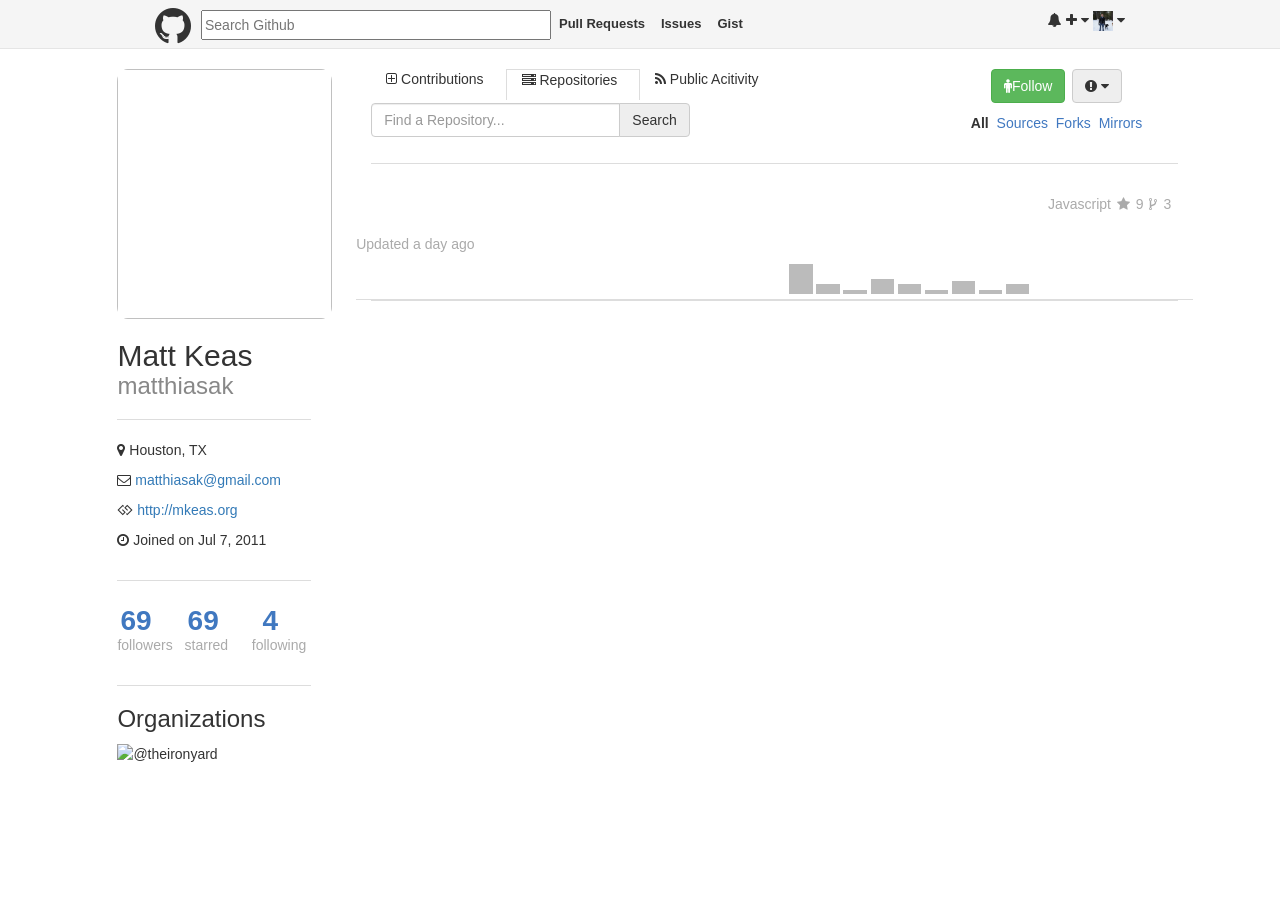
==== index.html @ 79f7b8e4 "initial commit/project finished" ====
<!doctype html>
<html class="no-js" lang="">
    <head>
        <!--*************  META TAGS  ************-->
        <meta charset="utf-8">
        <meta http-equiv="x-ua-compatible" content="ie=edge">
        <title>Github Remake</title>
        <meta name="description" content="">
        <meta name="viewport" content="width=device-width, initial-scale=1">

        <link rel="apple-touch-icon" href="apple-touch-icon.png">

        <!--*************  CSS  ************-->

        <link rel="stylesheet" href="https://maxcdn.bootstrapcdn.com/font-awesome/4.4.0/css/font-awesome.min.css">
        <!--*************  BOOTSTRAP  ************-->
        <link href="https://maxcdn.bootstrapcdn.com/bootstrap/3.3.5/css/bootstrap.min.css" rel="stylesheet" integrity="sha256-MfvZlkHCEqatNoGiOXveE8FIwMzZg4W85qfrfIFBfYc= sha512-dTfge/zgoMYpP7QbHy4gWMEGsbsdZeCXz7irItjcC3sPUFtf0kuFbDz/ixG7ArTxmDjLXDmezHubeNikyKGVyQ==" crossorigin="anonymous">
        <link rel="stylesheet" href="main.css">
    </head>
    <body>
        <!--***************** NAVIGATION *******************-->

        <!--***************** NAVIGATION *******************-->
        <div id="header" class="container-fluid">
            <div class="container-fluid nav_inner">
                <i class="fa fa-github fa-3x"></i>
                <input id="search-input" type="text" placeholder="Search Github" />
                <ul id="nav">
                  <li>
                    <a href="#">Pull Requests</a>
                  </li>
                  <li>
                    <a href="#">Issues</a>
                  </li>
                  <li>
                    <a href="#">Gist</a>
                  </li>
                </ul>
                <ul id="profile">
                    <li>
                        <i class="fa fa-bell"></i>

                    </li>
                    <li>
                        <i class="fa fa-plus"></i>
                        <i class="fa fa-caret-down"></i>
                    </li>
                    <li>
                        <img height="20" src="img/profile_image.jpeg" width="20">
                        <i class="fa fa-caret-down"></i>
                    </li>
                </ul>
            </div>
        </div>


        <!--***************** MAIN CONTENT *******************-->
        <div class="container-fluid main_container">
        <div class="row">


        <!--***************** FIRST COLUMN *******************-->
            <div class="col-xs-12 col-sm-3">
                <div id="col1_section1">
                    <img  id="profile_image">
                    <h2 id="name">Matt Keas</h2>
                    <h3>matthiasak</h3>
                </div>
                <hr class="hr_small">
                <div id="col1_section2">
                    <div>
                    <i class="fa fa-map-marker inline"></i>
                    <p class="inline" id="location">Houston, TX</p>
                    </div>

                    <div>
                    <i class="fa fa-envelope-o inline"></i>
                    <a href="mailto:%6d%61%74%74%68%69%61%73%61%6b@%67%6d%61%69%6c.%63%6f%6d" id="email"><p class="inline">matthiasak@gmail.com</p></a>
                    </div>

                    <div>
                    <i class="fa fa-gg inline"></i>
                    <a href="http://mkeas.org " id="blog"><p class="inline">http://mkeas.org</p></a>
                    </div>

                    <i class="fa fa-clock-o inline"></i>
                    <p class="inline">Joined on Jul 7, 2011</p>
                </div>
                <hr class="hr_small">
                <div id="col1_section3" class="row">
                    <div class="col-xs-3">
                        <p class="blue stats_num">69</p>
                        <p class="stats_type">followers</p>
                    </div>
                    <div class="col-xs-3">
                        <p class="blue stats_num">69</p>
                        <p class="stats_type">starred</p>
                    </div>
                    <div class="col-xs-3">
                        <p class="blue stats_num">4</p>
                        <p class="stats_type">following</p>
                    </div>
                </div>
                <hr class="hr_small">
                <div id="col1_section4">
                    <h3>Organizations</h3>
                    <img alt="@theironyard" class="avatar" height="42" src="https://avatars3.githubusercontent.com/u/2248433?v=3&amp;s=84" width="42">
                </div>
            </div>
        <!--***************** END FIRST COLUMN *******************-->


        <!--***************** SECOND COLUMN *******************-->
            <div class="col-xs-12 col-sm-9 second_column ">
                <div class="row row1 tab"><!-- FIRST ROW -->
                    <div class="col-xs-12 col-sm-2 ">
                        <i class="fa fa-plus-square-o inline"></i>
                        <p class="inline">Contributions</p>
                    </div>
                    <div class="col-xs-12 col-sm-2 tab_repo">
                        <i class="fa fa-server inline"></i>
                        <p class="inline  ">Repositories</p>
                    </div>
                    <div class="col-xs-12 col-sm-2 ">
                        <i class="fa fa-rss inline"></i>
                        <p class="inline">Public Acitivity</p>
                    </div>
                    <div class="col-xs-12 col-sm-3">

                    </div>
                    <div class="col-xs-6 col-sm-3">
                        <button type="button" class="btn btn-success inline"><i class="fa fa-male"></i>Follow</button>


                        <button type="button" class="btn btn-default inline"><i class="fa fa-exclamation-circle"></i> <i class="fa fa-caret-down"></i></button>
                </div><!-- END FIRST ROW -->


                <div class="row"><!-- SECOND ROW -->
                    <div class="col-xs-12 col-sm-5">
                        <div class="input-group">

                            <input type="text" class="form-control" placeholder="Find a Repository...">
                             <span class="input-group-btn">
                                <button class="btn btn-default" type="button">Search</button>
                            </span>
                        </div>
                    </div>

                    <div class="col-xs-12 col-sm-3">

                    </div>

                    <div class="col-xs-12 col-sm-4">
                        <ul class="sources">
                            <strong><li>All</li></strong>
                            <li class="blue">Sources</li>
                            <li class="blue"> Forks</li>
                            <li class="blue">Mirrors</li>
                        </ul>
                    </div>

                </div><!-- END SECOND ROW -->
                <hr>
                <div class="row tab repos"><!-- THIRD ROW -->
                    <div class="row">
                        <div class="col-xs-12 col-sm-6 blue">
                            <h2 id="repo_title"></h2>
                        </div>
                         <div class="col-xs-12 col-sm-3">

                        </div>
                         <div class="col-xs-12 col-sm-3">
                            <ul class="sources sources2">
                                <li class="lightgrey">Javascript</li>


                                <i class="fa fa-star inline lightgrey"></i>
                                <li class="lightgrey inline">9</li>




                                <i class="fa fa-code-fork inline lightgrey"></i>
                                <li class="lightgrey inline"> 3</li>


                            </ul>
                        </div>

                    </div>
                    <p></p>
                    <p class="lightgrey">Updated a day ago</p>
                    <div class="row">
                        <div class="col-sm-6"></div>
                        <div class="col-sm-5">
                            <div class="bar bar1"></div>
                            <div class="bar bar2"></div>
                            <div class="bar bar3"></div>
                            <div class="bar bar4"></div>
                            <div class="bar bar5"></div>
                            <div class="bar bar6"></div>
                            <div class="bar bar7"></div>
                            <div class="bar bar8"></div>
                            <div class="bar bar9"></div>

                        </div>
                        <div class="col-sm-1"></div>
                    </div>
                </div>
                 <!-- <div class="row tab">
                    <div class="row">
                        <div class="col-xs-12 col-sm-6 blue">
                            <h2>universal-utils</h2>
                        </div>
                         <div class="col-xs-12 col-sm-3">

                        </div>
                         <div class="col-xs-12 col-sm-3">
                            <ul class="sources sources2">
                                <li class="lightgrey">Javascript</li>


                                <i class="fa fa-star inline lightgrey"></i>
                                <li class="lightgrey inline">9</li>




                                <i class="fa fa-code-fork inline lightgrey"></i>
                                <li class="lightgrey inline"> 3</li>


                            </ul>
                        </div>

                    </div>
                    <p>Small functional problem-solving, event, state-management, and caching utilities</p>
                    <p class="lightgrey">Updated a day ago</p>
                    <div class="row">
                        <div class="col-sm-6"></div>
                        <div class="col-sm-5">
                            <div class="bar bar1"></div>
                            <div class="bar bar2"></div>
                            <div class="bar bar3"></div>
                            <div class="bar bar4"></div>
                            <div class="bar bar5"></div>
                            <div class="bar bar6"></div>
                            <div class="bar bar7"></div>
                            <div class="bar bar8"></div>
                            <div class="bar bar9"></div>

                        </div>
                        <div class="col-sm-1"></div>
                    </div>
                </div>
                 <div class="row tab"><!-- THIRD ROW -->
                    <!-- <div class="row">
                        <div class="col-xs-12 col-sm-6 blue">
                            <h2>react-resolver</h2>
                        </div>
                         <div class="col-xs-12 col-sm-3">

                        </div>
                         <div class="col-xs-12 col-sm-3">
                            <ul class="sources sources2">
                                <li class="lightgrey">Javascript</li>


                                <i class="fa fa-star inline lightgrey"></i>
                                <li class="lightgrey inline">9</li>




                                <i class="fa fa-code-fork inline lightgrey"></i>
                                <li class="lightgrey inline"> 3</li>


                            </ul>
                        </div>

                    </div>
                    <p>Isomorphic library to recursively lazy-load data for React components</p>
                    <p class="lightgrey">Updated a day ago</p>
                    <div class="row">
                        <div class="col-sm-6"></div>
                        <div class="col-sm-5">
                            <div class="bar bar1"></div>
                            <div class="bar bar2"></div>
                            <div class="bar bar3"></div>
                            <div class="bar bar4"></div>
                            <div class="bar bar5"></div>
                            <div class="bar bar6"></div>
                            <div class="bar bar7"></div>
                            <div class="bar bar8"></div>
                            <div class="bar bar9"></div>

                        </div>
                        <div class="col-sm-1"></div>
                    </div>
                </div> <div class="row tab"><!-- THIRD ROW -->
                    <!-- <div class="row">
                        <div class="col-xs-12 col-sm-6 blue">
                            <h2>babel</h2>
                        </div>
                         <div class="col-xs-12 col-sm-3">

                        </div>
                         <div class="col-xs-12 col-sm-3">
                            <ul class="sources sources2">
                                <li class="lightgrey">Javascript</li>


                                <i class="fa fa-star inline lightgrey"></i>
                                <li class="lightgrey inline">9</li>




                                <i class="fa fa-code-fork inline lightgrey"></i>
                                <li class="lightgrey inline"> 3</li>


                            </ul>
                        </div>

                    </div>
                    <p>Babel is a compiler for writing next generation JavaScript.</p>
                    <p class="lightgrey">Updated a day ago</p>
                    <div class="row">
                        <div class="col-sm-6"></div>
                        <div class="col-sm-5">
                            <div class="bar bar1"></div>
                            <div class="bar bar2"></div>
                            <div class="bar bar3"></div>
                            <div class="bar bar4"></div>
                            <div class="bar bar5"></div>
                            <div class="bar bar6"></div>
                            <div class="bar bar7"></div>
                            <div class="bar bar8"></div>
                            <div class="bar bar9"></div>

                        </div>
                        <div class="col-sm-1"></div>
                    </div>  -->
                <!-- </div> <div class="row tab">
                    <!-- <div class="row">
                        <div class="col-xs-12 col-sm-6 blue">
                            <h2>fullstack-london-oct-2015</h2>
                        </div>
                         <div class="col-xs-12 col-sm-3">

                        </div>
                         <div class="col-xs-12 col-sm-3">
                            <ul class="sources sources2">
                                <li class="lightgrey">Javascript</li>


                                <i class="fa fa-star inline lightgrey"></i>
                                <li class="lightgrey inline">9</li>




                                <i class="fa fa-code-fork inline lightgrey"></i>
                                <li class="lightgrey inline"> 3</li>


                            </ul>
                        </div>

                    </div>
                    <p>Physics Simulations from the Ground Up - my talk at FullStack London 2015 </p>
                    <p class="lightgrey">Updated a day ago</p>
                    <div class="row">
                        <div class="col-sm-6"></div>
                        <div class="col-sm-5">
                            <div class="bar bar1"></div>
                            <div class="bar bar2"></div>
                            <div class="bar bar3"></div>
                            <div class="bar bar4"></div>
                            <div class="bar bar5"></div>
                            <div class="bar bar6"></div>
                            <div class="bar bar7"></div>
                            <div class="bar bar8"></div>
                            <div class="bar bar9"></div>

                        </div>
                        <div class="col-sm-1"></div>
                    </div>
                </div> -->
            </div>

        <!--***************** END SECOND COLUMN *******************-->















        </div><!--MAIN ROW CLOSE-->


        <!--***************** MAIN CONTENT *******************-->




        <script src="https://cdnjs.cloudflare.com/ajax/libs/jquery/3.0.0-alpha1/jquery.min.js"></script>
        <script src='main.js'></script>
    </body>
</html>
---- main.css ----
html {
  box-sizing: border-box;
}
*, *:before, *:after {
  box-sizing: inherit;
}


.main_container{
	margin-left:8%;
	margin-right:8%;
	margin-top: 20px;

}

#profile_image{
	height: 250px;
	width: 90%;
	border-radius: 5%;
}

#col1_section3 div{
	/*display: inline-block;*/
}

.bar{
	width: 7%;
	height: 10px;
	background-color: #bbb;
	display: inline-block;
	margin: none;
	padding: 0px;
}

.bar1{
	height: 30px;
}

.bar2, .bar5, .bar9{
	height: 10px;
}

.bar4{
	height: 15px;
}

.bar3, .bar6, .bar8{
	height: 4px;
}

.bar7{
	height: 13px;
}

hr{
	border-top: 1px solid #ddd;
}





#header {
  background:#f5f5f5;
  border-bottom:1px solid #e5e5e5;
}

#content {
  clear:both;
}

#search-input {
  width:350px;
  height:30px;
  margin-top:10px;
  float:left;
}

#profile {
  float:right;
  list-style:none;
  margin-top: 10px;
}

#profile li {
 display: inline-block;
}

#nav {
  float:left;
  list-style:none;
  font-size:13px;
  padding-left:0;
  margin-top: 10px;
}

#nav li {
  float:left;
  padding:4px 8px;
}

#nav li a {
  color:#333;
  text-decoration:none;
  font-weight:bold;
  line-height:20px;
}

#activity {
  width:70%;
  float:left;
  height:500px;
  background:red;
}
#repositories {
  width:20%;
  float:right;
  height:500px;
  background:blue;
}

.fa-github{
	float: left;
    margin-top: 5px;
    margin-right: 10px;

}

.nav_inner{
	margin: auto 10%;
}

.inline{
	display: inline-block;
}

.blue, .blue_title{
	color: #4078c0;
}

.lightgrey{
	color: #aaa;
}



.stats_num{
	font-size: 2em;
	font-weight: bold;
	text-align: center;
	margin-bottom: -6px;
}

.stats_type{
	color: #aaa;
}

#col1_section1 h3{
	margin-top: -9px;
	font-weight: 400;
	color: #888;
}

.tab{
	border-bottom: 1px solid #ddd;
}

.tab_repo{
	border-top: 1px solid #ddd;
	border-left: 1px solid #ddd;
	border-right: 1px solid #ddd; 
}

.row1{
	margin-bottom: 10px;
}

.btn-default{
	background-color: #eee;
}

.sources{
	list-style: none;
	display: inline-block;
	margin-top: 10px;
}

.sources li{
	display: inline-block;
	margin: auto 2px;
}

.sources2{
	text-align: right;
}

.btn-success{
	margin-right: 3px;
}

.hr_small{
	width: 81%;
    margin-left: 0px;
}
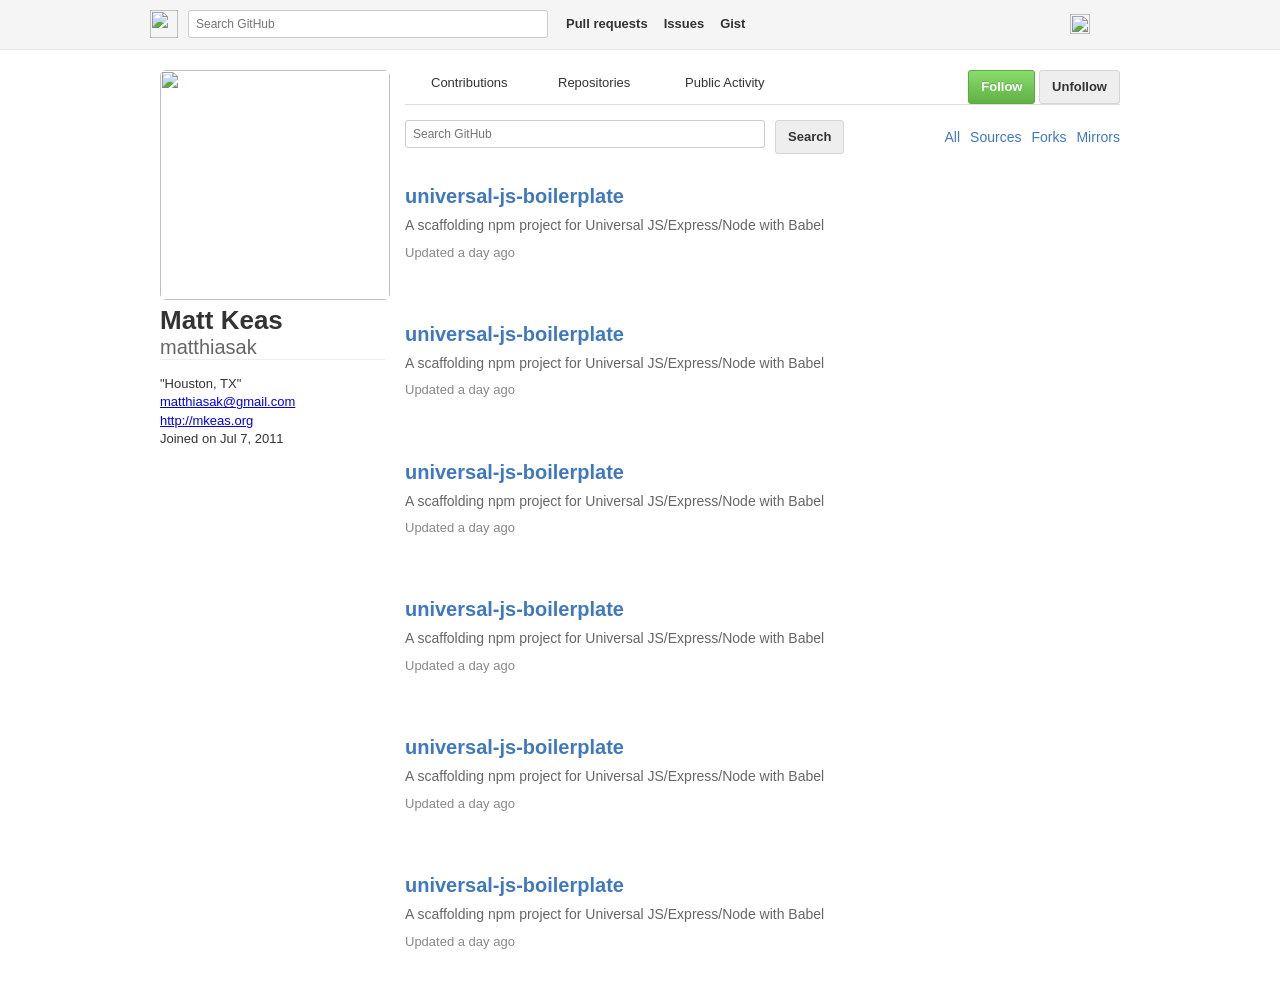
==== commit be8f5b47: "adding hw" ====
--- a/index.html
+++ b/index.html
@@ -1,422 +1,307 @@
 <!doctype html>
-<html class="no-js" lang="">
-    <head>
-        <!--*************  META TAGS  ************-->
-        <meta charset="utf-8">
-        <meta http-equiv="x-ua-compatible" content="ie=edge">
-        <title>Github Remake</title>
-        <meta name="description" content="">
-        <meta name="viewport" content="width=device-width, initial-scale=1">
-
-        <link rel="apple-touch-icon" href="apple-touch-icon.png">
-
-        <!--*************  CSS  ************-->
-
-        <link rel="stylesheet" href="https://maxcdn.bootstrapcdn.com/font-awesome/4.4.0/css/font-awesome.min.css">
-        <!--*************  BOOTSTRAP  ************-->
-        <link href="https://maxcdn.bootstrapcdn.com/bootstrap/3.3.5/css/bootstrap.min.css" rel="stylesheet" integrity="sha256-MfvZlkHCEqatNoGiOXveE8FIwMzZg4W85qfrfIFBfYc= sha512-dTfge/zgoMYpP7QbHy4gWMEGsbsdZeCXz7irItjcC3sPUFtf0kuFbDz/ixG7ArTxmDjLXDmezHubeNikyKGVyQ==" crossorigin="anonymous">
-        <link rel="stylesheet" href="main.css">
-    </head>
-    <body>
-        <!--***************** NAVIGATION *******************-->
-
-        <!--***************** NAVIGATION *******************-->
-        <div id="header" class="container-fluid">
-            <div class="container-fluid nav_inner">
-                <i class="fa fa-github fa-3x"></i>
-                <input id="search-input" type="text" placeholder="Search Github" />
-                <ul id="nav">
-                  <li>
-                    <a href="#">Pull Requests</a>
-                  </li>
-                  <li>
-                    <a href="#">Issues</a>
-                  </li>
-                  <li>
-                    <a href="#">Gist</a>
-                  </li>
-                </ul>
-                <ul id="profile">
-                    <li>
-                        <i class="fa fa-bell"></i>
-
-                    </li>
-                    <li>
-                        <i class="fa fa-plus"></i>
-                        <i class="fa fa-caret-down"></i>
-                    </li>
-                    <li>
-                        <img height="20" src="img/profile_image.jpeg" width="20">
-                        <i class="fa fa-caret-down"></i>
-                    </li>
-                </ul>
-            </div>
+
+<html>
+<head>
+  <title>Github Remake</title>
+  <link rel="stylesheet" href="main.css" />
+  <link rel="stylesheet" href="octicons/octicons.css">
+</head>
+
+<body>
+  <div id="header">
+    <div class="container">
+      <img id="git-icon" src="http://cdn.flaticon.com/png/256/25231.png" />
+      <input class="form-control" id="search-input" type="text" placeholder="Search GitHub" />
+      <ul id ="nav">
+        <li>
+          <a href="#">Pull requests</a>
+        </li>
+        <li>
+          <a href="#">Issues</a>
+        </li>
+        <li>
+          <a href="#">Gist</a>
+        </li>
+      </ul>
+      <ul id="profile">
+        <li>
+          <a href="#"><span class="octicon octicon-bell"></span></a>
+        </li>
+        <li>
+          <a href="#"><span class="octicon octicon-plus"></span></a>
+          <a href="#"><span class="octicon octicon-triangle-down"></span></a>
+        </li>
+        <li>
+          <a href="#"><img height="20" class="left" width="20"
+            src="https://avatars1.githubusercontent.com/u/14831212?v=3&amp;s=40" ></a>
+          <a href="#"><span height="8px" width="8px" class="octicon octicon-triangle-down"></span></a>
+        </li>
+      </ul>
+    </div>
+  </div><!-- end header
+    /
+    /
+    /
+    /
+    /
+    /
+-->
+  <div id="content">
+    <div class="container">
+      <div id="activity" class="column">
+        <img alt="" id="avatar" height="230"
+        src="https://avatars3.githubusercontent.com/u/900775?v=3&amp;s=460" width="230">
+        <h1>Matt Keas</h1>
+        <h2>matthiasak</h2>
+        <ul id="details">
+          <li class="detail-li">
+            <span class="octicon octicon-location"></span>
+            <span id="text-location">"Houston, TX"</span>
+          </li>
+          <li class="detail-li">
+            <span class="octicon octicon-mail"></span>
+            <a href="#">matthiasak@gmail.com</a>
+          </li>
+          <li class="detail-li">
+            <span class="octicon octicon-link"></span>
+            <a href="#">http://mkeas.org</a>
+          </li>
+          <li class="detail-li">
+            <span class="octicon octicon-clock"></span>
+            <span>Joined on Jul 7, 2011</span>
+          </li>
+        </ul><!-- End Details -->
+      </div><!-- Activity -->
+        <!-- REPO list
+        #
+        #
+        #
+        #
+      -->
+      <div id="repositories" class="column">
+        <div class="tabnav">
+          <ul id="tabnav_ul">
+            <li>
+              <a href="#"><span class="octicon octicon-diff-added">
+              </span></a>Contributions
+            </li>
+            <li>
+              <a href="#"><span class="octicon octicon-repo">
+                </span></a>Repositories
+            </li>
+            <li>
+              <a href="#"><span class="octicon octicon-rss">
+                </span></a>Public Activity
+            </li>
+          </ul>
+          <div class="right">
+            <button class="btn btn-primary">
+              <span class="octicon octicon-person">
+              </span>Follow
+            </button>
+            <button class="btn">
+              <span class="octicon octicon-person">
+              </span>Unfollow
+            </button>
+          </div>
+        </div><!-- Tabnav
+          /
+          /
+          /
+          /
+          /
+          /-->
+        <div class="filter">
+
+          <input class="form-control" id="search-input" type="text" placeholder="Search GitHub">
+          <input type="submit" value="Search" class="btn">
+
+          <ul id="repo-links">
+            <li><a href="#">Mirrors</a></li>
+            <li><a href="#">Forks</a></li>
+            <li><a href="#">Sources</a></li>
+            <li><a href="#">All</a></li>
+
         </div>
-
-
-        <!--***************** MAIN CONTENT *******************-->
-        <div class="container-fluid main_container">
-        <div class="row">
-
-
-        <!--***************** FIRST COLUMN *******************-->
-            <div class="col-xs-12 col-sm-3">
-                <div id="col1_section1">
-                    <img  id="profile_image">
-                    <h2 id="name">Matt Keas</h2>
-                    <h3>matthiasak</h3>
-                </div>
-                <hr class="hr_small">
-                <div id="col1_section2">
-                    <div>
-                    <i class="fa fa-map-marker inline"></i>
-                    <p class="inline" id="location">Houston, TX</p>
-                    </div>
-
-                    <div>
-                    <i class="fa fa-envelope-o inline"></i>
-                    <a href="mailto:%6d%61%74%74%68%69%61%73%61%6b@%67%6d%61%69%6c.%63%6f%6d" id="email"><p class="inline">matthiasak@gmail.com</p></a>
-                    </div>
-
-                    <div>
-                    <i class="fa fa-gg inline"></i>
-                    <a href="http://mkeas.org " id="blog"><p class="inline">http://mkeas.org</p></a>
-                    </div>
-
-                    <i class="fa fa-clock-o inline"></i>
-                    <p class="inline">Joined on Jul 7, 2011</p>
-                </div>
-                <hr class="hr_small">
-                <div id="col1_section3" class="row">
-                    <div class="col-xs-3">
-                        <p class="blue stats_num">69</p>
-                        <p class="stats_type">followers</p>
-                    </div>
-                    <div class="col-xs-3">
-                        <p class="blue stats_num">69</p>
-                        <p class="stats_type">starred</p>
-                    </div>
-                    <div class="col-xs-3">
-                        <p class="blue stats_num">4</p>
-                        <p class="stats_type">following</p>
-                    </div>
-                </div>
-                <hr class="hr_small">
-                <div id="col1_section4">
-                    <h3>Organizations</h3>
-                    <img alt="@theironyard" class="avatar" height="42" src="https://avatars3.githubusercontent.com/u/2248433?v=3&amp;s=84" width="42">
-                </div>
-            </div>
-        <!--***************** END FIRST COLUMN *******************-->
-
-
-        <!--***************** SECOND COLUMN *******************-->
-            <div class="col-xs-12 col-sm-9 second_column ">
-                <div class="row row1 tab"><!-- FIRST ROW -->
-                    <div class="col-xs-12 col-sm-2 ">
-                        <i class="fa fa-plus-square-o inline"></i>
-                        <p class="inline">Contributions</p>
-                    </div>
-                    <div class="col-xs-12 col-sm-2 tab_repo">
-                        <i class="fa fa-server inline"></i>
-                        <p class="inline  ">Repositories</p>
-                    </div>
-                    <div class="col-xs-12 col-sm-2 ">
-                        <i class="fa fa-rss inline"></i>
-                        <p class="inline">Public Acitivity</p>
-                    </div>
-                    <div class="col-xs-12 col-sm-3">
-
-                    </div>
-                    <div class="col-xs-6 col-sm-3">
-                        <button type="button" class="btn btn-success inline"><i class="fa fa-male"></i>Follow</button>
-
-
-                        <button type="button" class="btn btn-default inline"><i class="fa fa-exclamation-circle"></i> <i class="fa fa-caret-down"></i></button>
-                </div><!-- END FIRST ROW -->
-
-
-                <div class="row"><!-- SECOND ROW -->
-                    <div class="col-xs-12 col-sm-5">
-                        <div class="input-group">
-
-                            <input type="text" class="form-control" placeholder="Find a Repository...">
-                             <span class="input-group-btn">
-                                <button class="btn btn-default" type="button">Search</button>
-                            </span>
-                        </div>
-                    </div>
-
-                    <div class="col-xs-12 col-sm-3">
-
-                    </div>
-
-                    <div class="col-xs-12 col-sm-4">
-                        <ul class="sources">
-                            <strong><li>All</li></strong>
-                            <li class="blue">Sources</li>
-                            <li class="blue"> Forks</li>
-                            <li class="blue">Mirrors</li>
-                        </ul>
-                    </div>
-
-                </div><!-- END SECOND ROW -->
-                <hr>
-                <div class="row tab repos"><!-- THIRD ROW -->
-                    <div class="row">
-                        <div class="col-xs-12 col-sm-6 blue">
-                            <h2 id="repo_title"></h2>
-                        </div>
-                         <div class="col-xs-12 col-sm-3">
-
-                        </div>
-                         <div class="col-xs-12 col-sm-3">
-                            <ul class="sources sources2">
-                                <li class="lightgrey">Javascript</li>
-
-
-                                <i class="fa fa-star inline lightgrey"></i>
-                                <li class="lightgrey inline">9</li>
-
-
-
-
-                                <i class="fa fa-code-fork inline lightgrey"></i>
-                                <li class="lightgrey inline"> 3</li>
-
-
-                            </ul>
-                        </div>
-
-                    </div>
-                    <p></p>
-                    <p class="lightgrey">Updated a day ago</p>
-                    <div class="row">
-                        <div class="col-sm-6"></div>
-                        <div class="col-sm-5">
-                            <div class="bar bar1"></div>
-                            <div class="bar bar2"></div>
-                            <div class="bar bar3"></div>
-                            <div class="bar bar4"></div>
-                            <div class="bar bar5"></div>
-                            <div class="bar bar6"></div>
-                            <div class="bar bar7"></div>
-                            <div class="bar bar8"></div>
-                            <div class="bar bar9"></div>
-
-                        </div>
-                        <div class="col-sm-1"></div>
-                    </div>
-                </div>
-                 <!-- <div class="row tab">
-                    <div class="row">
-                        <div class="col-xs-12 col-sm-6 blue">
-                            <h2>universal-utils</h2>
-                        </div>
-                         <div class="col-xs-12 col-sm-3">
-
-                        </div>
-                         <div class="col-xs-12 col-sm-3">
-                            <ul class="sources sources2">
-                                <li class="lightgrey">Javascript</li>
-
-
-                                <i class="fa fa-star inline lightgrey"></i>
-                                <li class="lightgrey inline">9</li>
-
-
-
-
-                                <i class="fa fa-code-fork inline lightgrey"></i>
-                                <li class="lightgrey inline"> 3</li>
-
-
-                            </ul>
-                        </div>
-
-                    </div>
-                    <p>Small functional problem-solving, event, state-management, and caching utilities</p>
-                    <p class="lightgrey">Updated a day ago</p>
-                    <div class="row">
-                        <div class="col-sm-6"></div>
-                        <div class="col-sm-5">
-                            <div class="bar bar1"></div>
-                            <div class="bar bar2"></div>
-                            <div class="bar bar3"></div>
-                            <div class="bar bar4"></div>
-                            <div class="bar bar5"></div>
-                            <div class="bar bar6"></div>
-                            <div class="bar bar7"></div>
-                            <div class="bar bar8"></div>
-                            <div class="bar bar9"></div>
-
-                        </div>
-                        <div class="col-sm-1"></div>
-                    </div>
-                </div>
-                 <div class="row tab"><!-- THIRD ROW -->
-                    <!-- <div class="row">
-                        <div class="col-xs-12 col-sm-6 blue">
-                            <h2>react-resolver</h2>
-                        </div>
-                         <div class="col-xs-12 col-sm-3">
-
-                        </div>
-                         <div class="col-xs-12 col-sm-3">
-                            <ul class="sources sources2">
-                                <li class="lightgrey">Javascript</li>
-
-
-                                <i class="fa fa-star inline lightgrey"></i>
-                                <li class="lightgrey inline">9</li>
-
-
-
-
-                                <i class="fa fa-code-fork inline lightgrey"></i>
-                                <li class="lightgrey inline"> 3</li>
-
-
-                            </ul>
-                        </div>
-
-                    </div>
-                    <p>Isomorphic library to recursively lazy-load data for React components</p>
-                    <p class="lightgrey">Updated a day ago</p>
-                    <div class="row">
-                        <div class="col-sm-6"></div>
-                        <div class="col-sm-5">
-                            <div class="bar bar1"></div>
-                            <div class="bar bar2"></div>
-                            <div class="bar bar3"></div>
-                            <div class="bar bar4"></div>
-                            <div class="bar bar5"></div>
-                            <div class="bar bar6"></div>
-                            <div class="bar bar7"></div>
-                            <div class="bar bar8"></div>
-                            <div class="bar bar9"></div>
-
-                        </div>
-                        <div class="col-sm-1"></div>
-                    </div>
-                </div> <div class="row tab"><!-- THIRD ROW -->
-                    <!-- <div class="row">
-                        <div class="col-xs-12 col-sm-6 blue">
-                            <h2>babel</h2>
-                        </div>
-                         <div class="col-xs-12 col-sm-3">
-
-                        </div>
-                         <div class="col-xs-12 col-sm-3">
-                            <ul class="sources sources2">
-                                <li class="lightgrey">Javascript</li>
-
-
-                                <i class="fa fa-star inline lightgrey"></i>
-                                <li class="lightgrey inline">9</li>
-
-
-
-
-                                <i class="fa fa-code-fork inline lightgrey"></i>
-                                <li class="lightgrey inline"> 3</li>
-
-
-                            </ul>
-                        </div>
-
-                    </div>
-                    <p>Babel is a compiler for writing next generation JavaScript.</p>
-                    <p class="lightgrey">Updated a day ago</p>
-                    <div class="row">
-                        <div class="col-sm-6"></div>
-                        <div class="col-sm-5">
-                            <div class="bar bar1"></div>
-                            <div class="bar bar2"></div>
-                            <div class="bar bar3"></div>
-                            <div class="bar bar4"></div>
-                            <div class="bar bar5"></div>
-                            <div class="bar bar6"></div>
-                            <div class="bar bar7"></div>
-                            <div class="bar bar8"></div>
-                            <div class="bar bar9"></div>
-
-                        </div>
-                        <div class="col-sm-1"></div>
-                    </div>  -->
-                <!-- </div> <div class="row tab">
-                    <!-- <div class="row">
-                        <div class="col-xs-12 col-sm-6 blue">
-                            <h2>fullstack-london-oct-2015</h2>
-                        </div>
-                         <div class="col-xs-12 col-sm-3">
-
-                        </div>
-                         <div class="col-xs-12 col-sm-3">
-                            <ul class="sources sources2">
-                                <li class="lightgrey">Javascript</li>
-
-
-                                <i class="fa fa-star inline lightgrey"></i>
-                                <li class="lightgrey inline">9</li>
-
-
-
-
-                                <i class="fa fa-code-fork inline lightgrey"></i>
-                                <li class="lightgrey inline"> 3</li>
-
-
-                            </ul>
-                        </div>
-
-                    </div>
-                    <p>Physics Simulations from the Ground Up - my talk at FullStack London 2015 </p>
-                    <p class="lightgrey">Updated a day ago</p>
-                    <div class="row">
-                        <div class="col-sm-6"></div>
-                        <div class="col-sm-5">
-                            <div class="bar bar1"></div>
-                            <div class="bar bar2"></div>
-                            <div class="bar bar3"></div>
-                            <div class="bar bar4"></div>
-                            <div class="bar bar5"></div>
-                            <div class="bar bar6"></div>
-                            <div class="bar bar7"></div>
-                            <div class="bar bar8"></div>
-                            <div class="bar bar9"></div>
-
-                        </div>
-                        <div class="col-sm-1"></div>
-                    </div>
-                </div> -->
-            </div>
-
-        <!--***************** END SECOND COLUMN *******************-->
-
-
-
-
-
-
-
-
-
-
-
-
-
-
-
-        </div><!--MAIN ROW CLOSE-->
-
-
-        <!--***************** MAIN CONTENT *******************-->
-
-
-
-
-        <script src="https://cdnjs.cloudflare.com/ajax/libs/jquery/3.0.0-alpha1/jquery.min.js"></script>
-        <script src='main.js'></script>
-    </body>
+        <ul id="repo-list">
+          <div class="repo-list-item">
+            <li>
+              <!-- <div class="repo-list-stats"></div> -->
+              <h3 class="repo-list-name">
+                <a href="#">universal-js-boilerplate
+                </a>
+              </h3>
+              <p class="repo-list-description">
+                A scaffolding npm project for Universal JS/Express/Node with Babel
+              </p>
+              <p class="repo-list-meta">
+                Updated a day ago
+              </p>
+            </li>
+          </div>
+          <div class="repo-list-item">
+            <li>
+              <!-- <div class="repo-list-stats"></div> -->
+              <h3 class="repo-list-name">
+                <a href="#">universal-js-boilerplate
+                </a>
+              </h3>
+              <p class="repo-list-description">
+                A scaffolding npm project for Universal JS/Express/Node with Babel
+              </p>
+              <p class="repo-list-meta">
+                Updated a day ago
+              </p>
+            </li>
+          </div>
+          <div class="repo-list-item">
+            <li>
+              <!-- <div class="repo-list-stats"></div> -->
+              <h3 class="repo-list-name">
+                <a href="#">universal-js-boilerplate
+                </a>
+              </h3>
+              <p class="repo-list-description">
+                A scaffolding npm project for Universal JS/Express/Node with Babel
+              </p>
+              <p class="repo-list-meta">
+                Updated a day ago
+              </p>
+            </li>
+          </div>
+          <div class="repo-list-item">
+            <li>
+              <!-- <div class="repo-list-stats"></div> -->
+              <h3 class="repo-list-name">
+                <a href="#">universal-js-boilerplate
+                </a>
+              </h3>
+              <p class="repo-list-description">
+                A scaffolding npm project for Universal JS/Express/Node with Babel
+              </p>
+              <p class="repo-list-meta">
+                Updated a day ago
+              </p>
+            </li>
+          </div>
+          <div class="repo-list-item">
+            <li>
+              <!-- <div class="repo-list-stats"></div> -->
+              <h3 class="repo-list-name">
+                <a href="#">universal-js-boilerplate
+                </a>
+              </h3>
+              <p class="repo-list-description">
+                A scaffolding npm project for Universal JS/Express/Node with Babel
+              </p>
+              <p class="repo-list-meta">
+                Updated a day ago
+              </p>
+            </li>
+          </div>
+          <div class="repo-list-item">
+            <li>
+              <!-- <div class="repo-list-stats"></div> -->
+              <h3 class="repo-list-name">
+                <a href="#">universal-js-boilerplate
+                </a>
+              </h3>
+              <p class="repo-list-description">
+                A scaffolding npm project for Universal JS/Express/Node with Babel
+              </p>
+              <p class="repo-list-meta">
+                Updated a day ago
+              </p>
+            </li>
+          </div>
+          <!-- END OF REPO LIST
+          #
+          #
+          #
+          #
+          #
+          -->
+        </ul>
+      </div><!-- End repo -->
+    </div><!-- class container -->
+  </div><!-- End content -->
+
+  <script src="https://ajax.googleapis.com/ajax/libs/jquery/1.11.3/jquery.min.js"></script>
+  <script>
+    var baseUrl = "https://api.github.com/users/"
+    var username = "fredoflynn"
+    $.ajax({
+      method: 'GET',
+      url: baseUrl + username,
+      dataType: 'json'
+    }).done(function(githubResults){
+        console.log("Done");
+
+        var info = githubResults;
+        if (info.length == 0){
+          console.log("Nothing Fetched");
+        } else {
+          var name = info.name;
+          var username = info.login;
+          var location = info.location;
+          var email = info.email;
+          var blog = info.blog;
+          var avatar = info.avatar_url;
+          var url = info.html_url;
+
+          $("h1")[0].innerHTML = name;
+          $("#activity h2")[0].innerHTML = username;
+          $("#text-location")[0].innerHTML = location;
+          $("#details li:nth-child(2) a").text(email);
+          $("#details li:nth-child(3) a").text(blog);
+          $("#avatar")[0].src = avatar;
+        }
+    });
+    $.ajax({
+      method: 'GET',
+      url: "https://api.github.com/users/fredoflynn/repos",
+      dataType: 'json'
+    }).done(function(gitHubRepoResults){
+      console.log("Got repos");
+
+      var repos = gitHubRepoResults;
+      if (repos.length == 0){
+        console.log("No Repos");
+      } else {
+        $("#repo-list")[0].innerHTML = "";
+        repos.forEach(function(repo){
+          var name = repo.name;
+          var description = repo.description;
+          var updated = repo.updated_at;
+
+          $("#repo-list").append(
+            '<div class="repo-list-item">\
+            <li>\
+              <h3 class="repo-list-name"><a href="#">' + name + '</a></h3>\
+              <p class="repo-list-description">' + description + '</p>\
+              <p class="repo-list-meta">' + updated + '</p></li></div>')
+
+        });
+      }
+    });
+  </script>
+
+</body>
+
+
+
+
+
+
+
+
+
+
+
+
+
+
+
+
+
 </html>
--- a/main.css
+++ b/main.css
@@ -1,205 +1,330 @@
 html {
   box-sizing: border-box;
 }
-*, *:before, *:after {
+*, *:before, *:after{
   box-sizing: inherit;
 }
 
-
-.main_container{
-	margin-left:8%;
-	margin-right:8%;
-	margin-top: 20px;
-
-}
-
-#profile_image{
-	height: 250px;
-	width: 90%;
-	border-radius: 5%;
-}
-
-#col1_section3 div{
-	/*display: inline-block;*/
-}
-
-.bar{
-	width: 7%;
-	height: 10px;
-	background-color: #bbb;
-	display: inline-block;
-	margin: none;
-	padding: 0px;
-}
-
-.bar1{
-	height: 30px;
-}
-
-.bar2, .bar5, .bar9{
-	height: 10px;
-}
-
-.bar4{
-	height: 15px;
-}
-
-.bar3, .bar6, .bar8{
-	height: 4px;
-}
-
-.bar7{
-	height: 13px;
-}
-
-hr{
-	border-top: 1px solid #ddd;
-}
-
-
-
-
+body {
+  margin: 0;
+  font: 13px/1.4 Helvetica, arial, nimbussansl, liberationsans, freesans, clean,
+  sans-serif, "Segoe UI Emoji", "Segoe UI Symbol";
+  color: #333;
+  background-color: #fff;
+}
+
+/*
+a {
+  text-decoration: none;
+  background-color: transparent;
+}
+*/
+
+ul {
+  padding: 0;
+  margin-top: 0;
+  margin-bottom: 0;
+}
 
 #header {
-  background:#f5f5f5;
-  border-bottom:1px solid #e5e5e5;
+  padding-top: 10px;
+  padding-bottom: 10px;
+  min-width: 1000px;
+  background-color: #f5f5f5;
+  border-bottom: 1px solid #e5e5e5;
+  height: 50px;
+}
+
+.container {
+  width: 980px;
+  margin: auto;
+}
+#git-icon {
+  float:left;
+  height: 28px;
+  width: 28px;
+  display: inline-block;
+  margin-right: 10px;
+}
+
+.form-control {
+  vertical-align: middle;
+  background-color: #fff;
+  background-repeat: no-repeat;
+  background-position: right 8px center;
+  border: 1px solid #ccc;
+  border-radius: 3px;
+  outline: none;
+  box-shadow: inset 0 1px 2px rgba(0,0,0,0.075)
+  font-weight: bold;
+}
+
+#search-input {
+  width: 360px;
+  height: 28px;
+  min-height: 22px;
+  display: inline-block;
+  font-size: 12px;
+  padding: 3px 7px;
+  line-height: 16px;
+  float: left;
+  margin-right: 10px;
+}
+
+#nav {
+  float: left;
+  list-style: none;
+  font-size: 13px;
+  padding-left: 0;
+  margin-top: auto;
+  margin-bottom: auto;
+}
+#nav li {
+    float: left;
+    padding: 4px 8px;
+}
+
+#nav li a {
+  color: #333;
+  font-weight: bold;
+  line-height: 20px;
+  font-size: 13px;
+  text-decoration: none;
+}
+
+#profile {
+  float: right;
+  list-style: none;
+  margin-top: auto;
+  margin-bottom: auto;
+}
+
+#profile li {
+  float: right;
+  padding: 4px 8px;
+}
+
+#profile li a {
+}
+
+.carrot {
+  height:8px;
+  width: 8px;
+}
+
+.left {
+  float: left;
+}
+.right {
+  float: right;
+}
+/* CONTENT */
+/*
+/*
+/*
+*/
+
+.column {
+  float: left;
+  padding-left: 10px;
+  padding-right: 10px;
+}
+
+#activity {
+  width:25%;
+  /*float:left;
+  padding-right: 10px;
+  padding-left: 10px;*/
+}
+#repositories {
+  width:75%;
+  float:right;
 }
 
 #content {
+  clear: both;
+  padding-top: 20px;
+}
+
+#avatar {
+  border-radius: 6px;
+}
+
+#activity H1 {
+  display: block;
+  width: 100%;
+  font-size: 26px;
+  line-height: 30px;
+  margin: 0px 0px 0px 0px;
+}
+
+#activity H2 {
+  display: block;
+  width: 100%;
+  font-size: 20px;
+  font-style: normal;
+  font-weight: 300;
+  line-height: 24px;
+  color: #666;
+  margin: 0px 0px 0px 0px;
+}
+
+#details {
+  list-style: none;
+  padding-top: 15px;
+  padding-bottom: 15px;
+  border-top: 1px solid #eee;
+}
+
+.details-li {
+  width: 100%;
+  padding: 2px 0 2px 24px;
+  white-space: nowrap;
+  font-size: 14px;
+}
+
+/*
+/
+/
+/
+/
+*/
+
+.repo-list-item {
+  padding-top: 30px;
+  padding-bottom: 30px;
+  list-style: none;
+  border-bottom: px solid #eee;
+}
+
+.repo-list-name {
+  color: #4078c0;
+  text-decoration: none;
+  margin: 0 0 8px;
+  font-size: 20px;
+  line-height: 1.2;
+}
+
+.repo-list-name a{
+  color: #4078c0;
+  text-decoration: none;
+}
+
+.repo-list-description {
+  max-width: 550px;
+  margin-top: 8px;
+  margin-bottom: 0;
+  font-size: 14px;
+  color: #666;
+}
+
+.repo-list-meta {
+  display: block;
+  margin-top: 8px;
+  margin-bottom: 0;
+  font-size: 13px;
+  color: #888;
+}
+/*
+<h3 class="repo-list-name">
+  <a href="#">universal-js-boilerplate
+  </a>
+</h3>
+<p class="repo-list-description">
+  A scaffolding npm project for Universal JS/Express/Node with Babel
+</p>
+<p class="repo-list-meta">
+
+*/
+#find-repo {
+  width: 360px;
+  height: 28px;
+  min-height: 22px;
+  display: inline-block;
+  font-size: 12px;
+  padding: 3px 7px;
+  line-height: 16px;
+  float: left;
+  margin-right: 10px;
+}
+
+.btn {
+  display: inline-block;
+  padding: 6px 12px;
+  font-size: 13px;
+  font-weight: bold;
+  line-height: 20px;
+  color: #333;
+  vertical-align: middle;
+  background-color: #eee;
+  border: 1px solid #d5d5d5;
+  border-radius: 3px;
+  -webkit-user-select: none;
+}
+
+.tabnav {
+  margin-top: 0;
+  margin-bottom: 15px;
+  border-bottom: 1px solid #ddd;
+  float: left;
+  width: 100%;
+}
+
+#tabnab_ul {
+  float: left;
+  list-style: none;
+  padding-left: 0;
+
+}
+
+#tabnav_ul li {
+  float: left;
+  list-style: none;
+  width: 127px;
+  padding-left: 0
+  /*margin-top: auto;
+  margin-bottom: auto;*/
+}
+
+#tabnav_ul li a {
+  color: #666;
+  text-decoration: none;
+  display: inline-block;
+  padding: 8px 12px;
+  font-size: 14px;
+  line-height: 20px;
+  border: 1px solid transparent;
+  border-bottom: 0;
+}
+
+.btn-primary {
+  2px 10px;
+  color: #fff;
+  text-shadow: 0 -1px 0 rgba(0,0,0,0.15);
+  background-color: #60b044;
+  background-image: linear-gradient(#8add6d, #60b044);
+  border-color: #5ca941;
+}
+
+.filter {
   clear:both;
 }
 
-#search-input {
-  width:350px;
-  height:30px;
-  margin-top:10px;
-  float:left;
-}
-
-#profile {
-  float:right;
-  list-style:none;
-  margin-top: 10px;
-}
-
-#profile li {
- display: inline-block;
-}
-
-#nav {
-  float:left;
-  list-style:none;
-  font-size:13px;
-  padding-left:0;
-  margin-top: 10px;
-}
-
-#nav li {
-  float:left;
-  padding:4px 8px;
-}
-
-#nav li a {
-  color:#333;
-  text-decoration:none;
-  font-weight:bold;
-  line-height:20px;
-}
-
-#activity {
-  width:70%;
-  float:left;
-  height:500px;
-  background:red;
-}
-#repositories {
-  width:20%;
-  float:right;
-  height:500px;
-  background:blue;
-}
-
-.fa-github{
-	float: left;
-    margin-top: 5px;
-    margin-right: 10px;
-
-}
-
-.nav_inner{
-	margin: auto 10%;
-}
-
-.inline{
-	display: inline-block;
-}
-
-.blue, .blue_title{
-	color: #4078c0;
-}
-
-.lightgrey{
-	color: #aaa;
-}
-
-
-
-.stats_num{
-	font-size: 2em;
-	font-weight: bold;
-	text-align: center;
-	margin-bottom: -6px;
-}
-
-.stats_type{
-	color: #aaa;
-}
-
-#col1_section1 h3{
-	margin-top: -9px;
-	font-weight: 400;
-	color: #888;
-}
-
-.tab{
-	border-bottom: 1px solid #ddd;
-}
-
-.tab_repo{
-	border-top: 1px solid #ddd;
-	border-left: 1px solid #ddd;
-	border-right: 1px solid #ddd; 
-}
-
-.row1{
-	margin-bottom: 10px;
-}
-
-.btn-default{
-	background-color: #eee;
-}
-
-.sources{
-	list-style: none;
-	display: inline-block;
-	margin-top: 10px;
-}
-
-.sources li{
-	display: inline-block;
-	margin: auto 2px;
-}
-
-.sources2{
-	text-align: right;
-}
-
-.btn-success{
-	margin-right: 3px;
-}
-
-.hr_small{
-	width: 81%;
-    margin-left: 0px;
-}
-
+#repo-links {
+  float: right;
+  margin-top: 8px;
+  padding: 0;
+}
+
+#repo-links li {
+  list-style: none;
+  font-size: 14px;
+  float: right;
+  padding-left: 10px;
+}
+
+#repo-links li a {
+  display: inline-block;
+  color: #4078c0;
+  text-decoration: none;
+}
